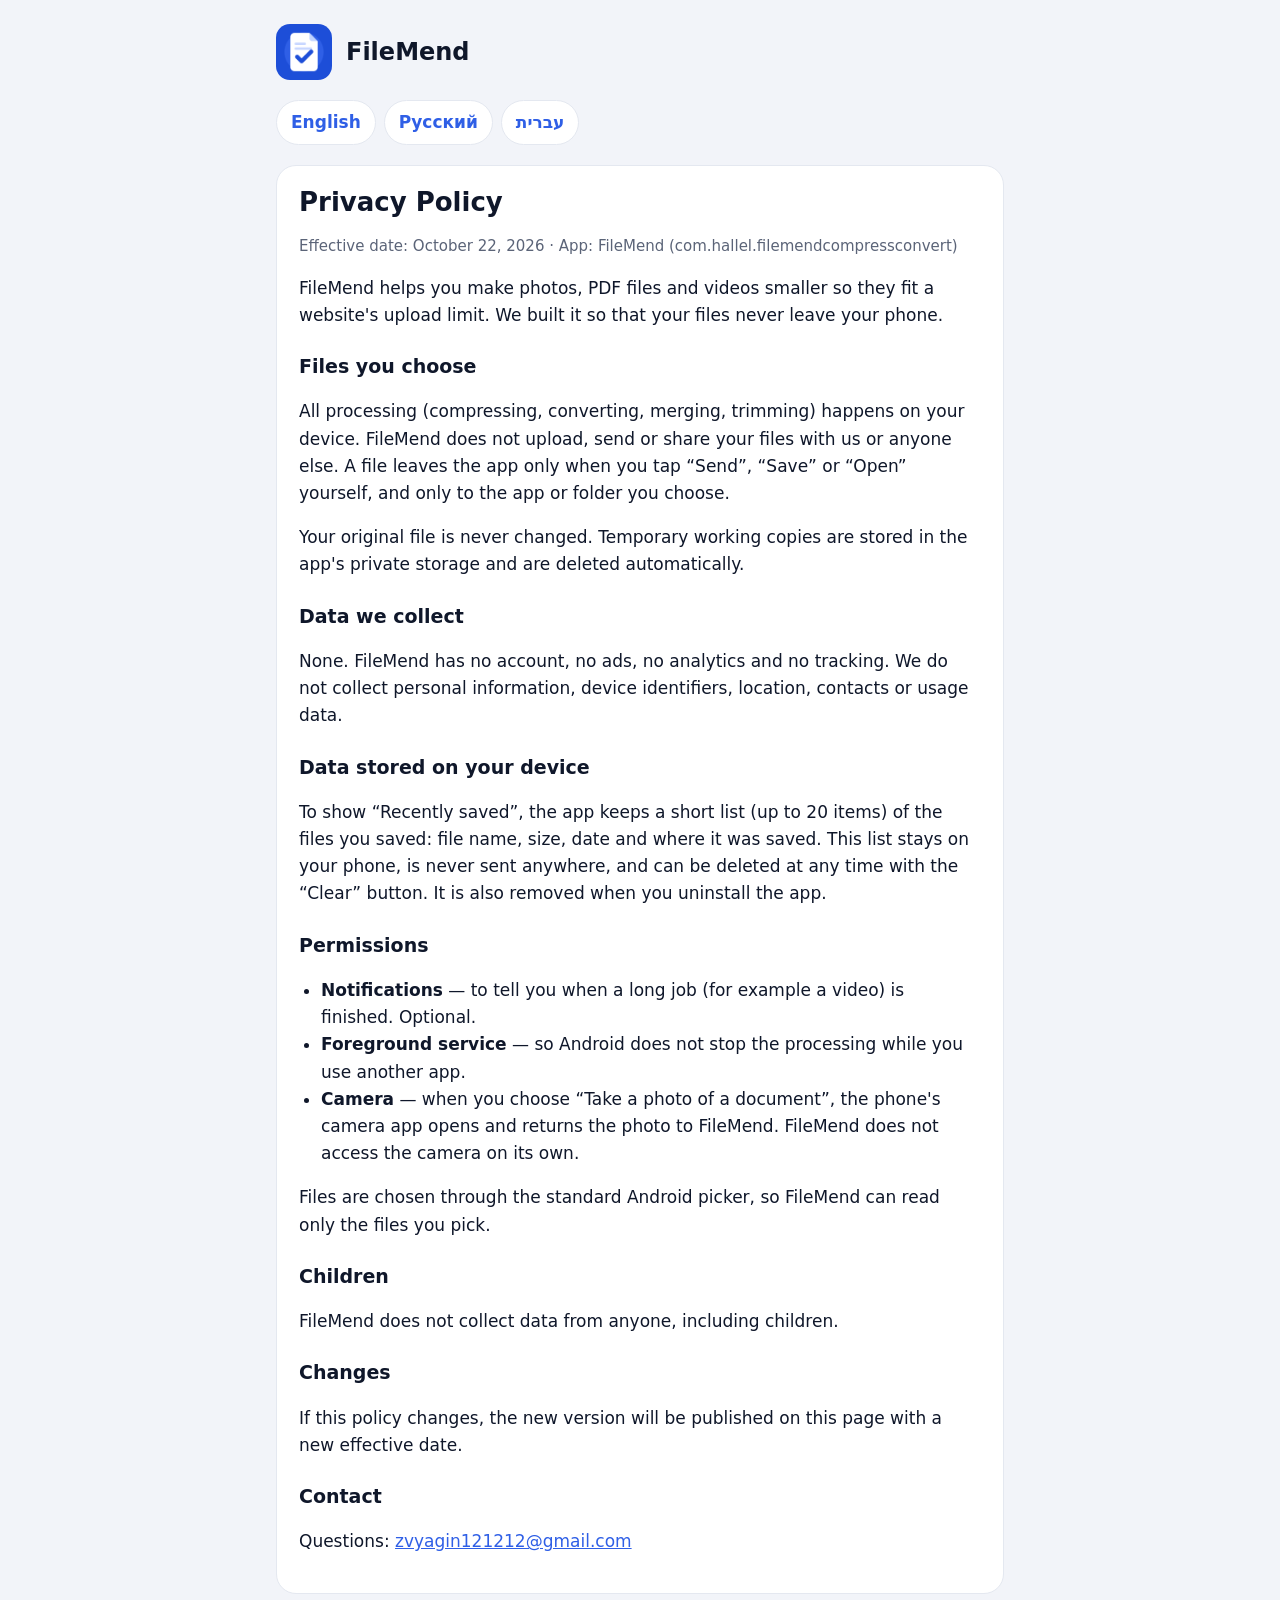
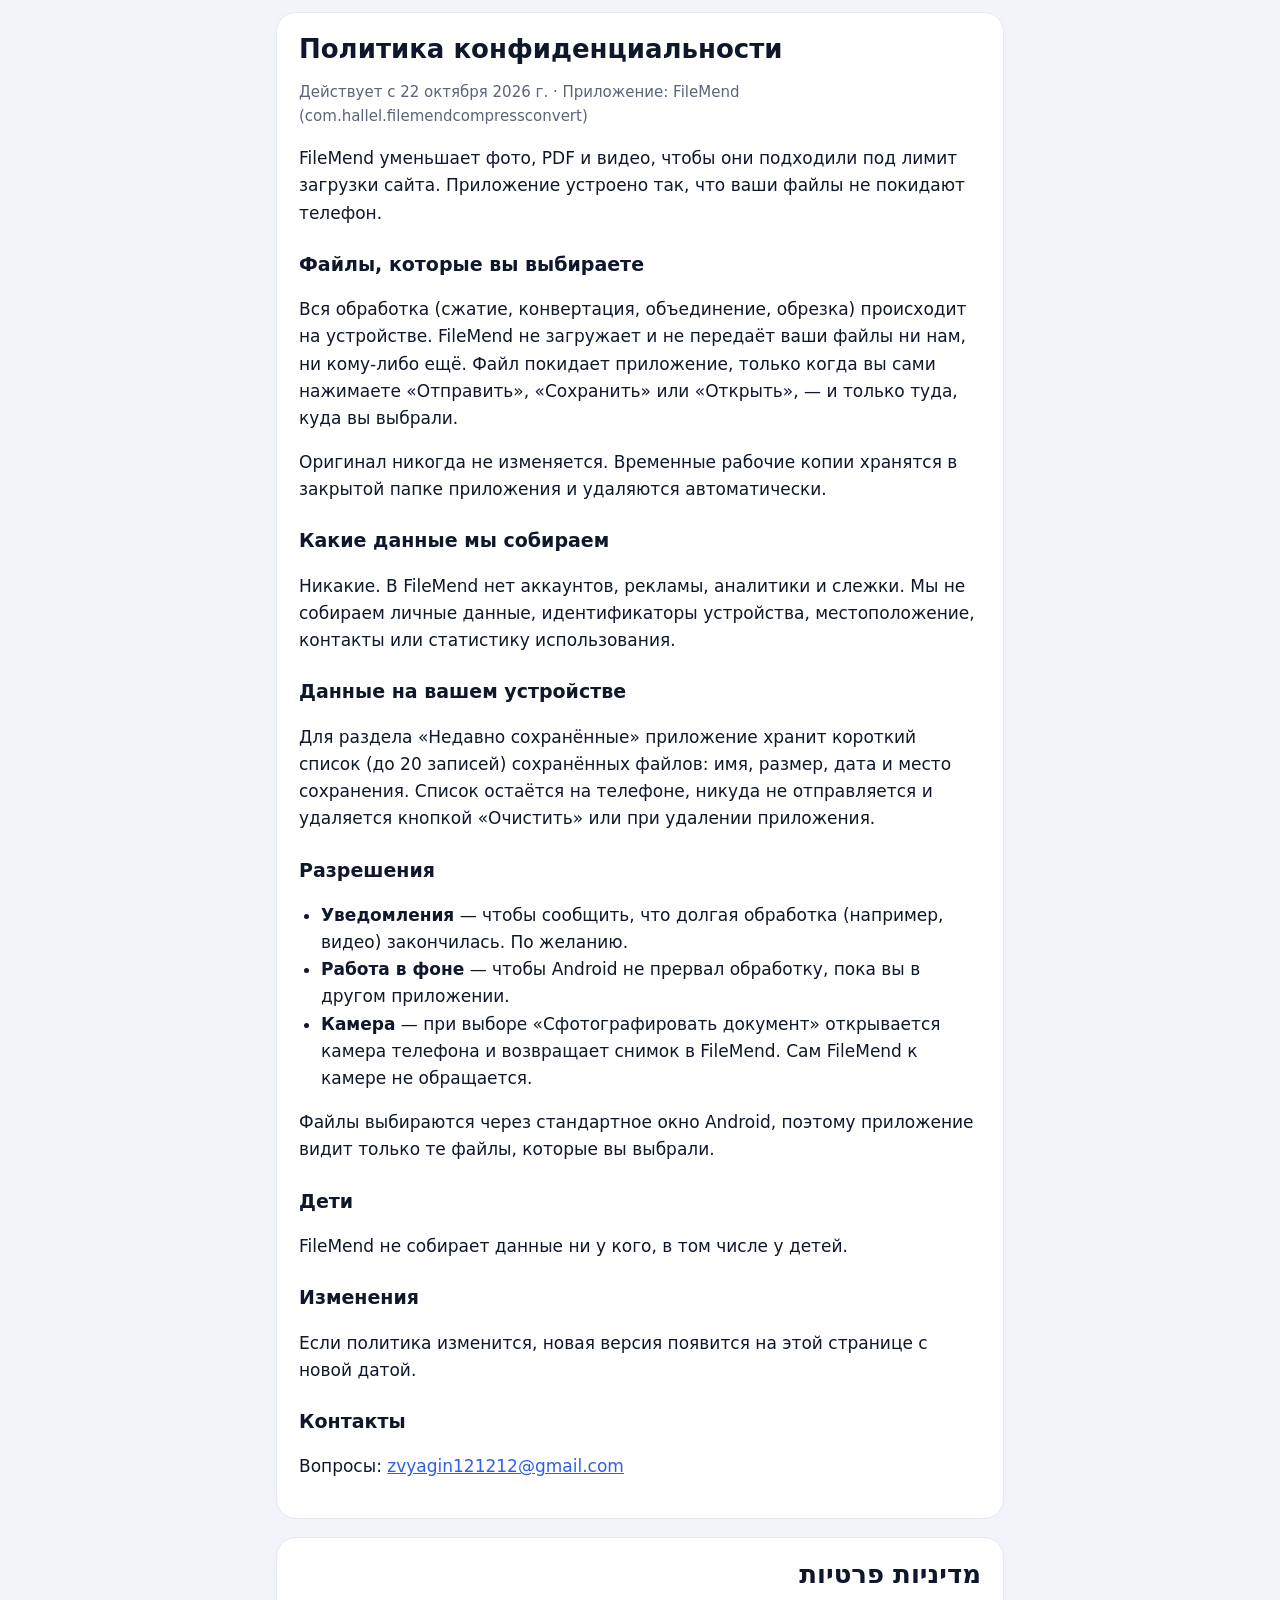
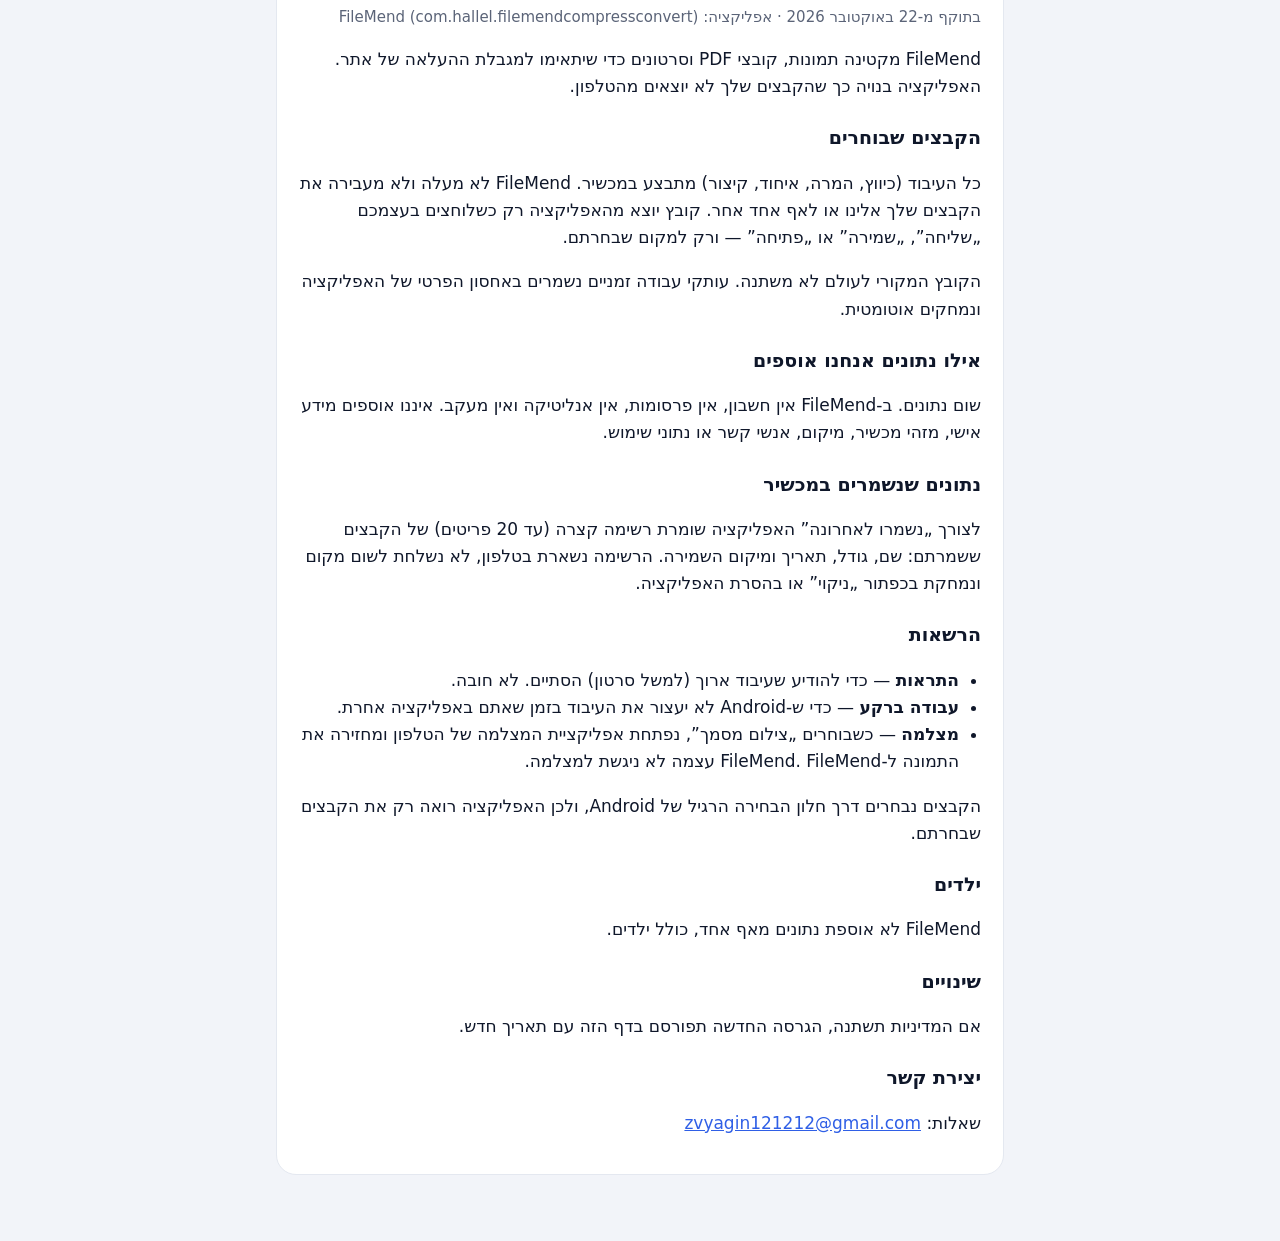
==== privacy.html @ 3bc4b86b "Add files via upload" ====
<!doctype html>
<html lang="en">
<head>
<meta charset="utf-8">
<meta name="viewport" content="width=device-width, initial-scale=1">
<title>FileMend — Privacy Policy</title>
<link rel="icon" href="icon.png">
<link rel="stylesheet" href="style.css">
</head>
<body>
<div class="wrap">
<header><img src="icon.png" alt=""><b>FileMend</b></header>
<nav><a href="#en">English</a><a href="#ru">Русский</a><a href="#he">עברית</a></nav>

<section id="en">
<h1>Privacy Policy</h1>
<p class="muted">Effective date: October 22, 2026 · App: FileMend (com.hallel.filemendcompressconvert)</p>
<p>FileMend helps you make photos, PDF files and videos smaller so they fit a website's upload limit. We built it so that your files never leave your phone.</p>
<h2>Files you choose</h2>
<p>All processing (compressing, converting, merging, trimming) happens on your device. FileMend does not upload, send or share your files with us or anyone else. A file leaves the app only when you tap “Send”, “Save” or “Open” yourself, and only to the app or folder you choose.</p>
<p>Your original file is never changed. Temporary working copies are stored in the app's private storage and are deleted automatically.</p>
<h2>Data we collect</h2>
<p>None. FileMend has no account, no ads, no analytics and no tracking. We do not collect personal information, device identifiers, location, contacts or usage data.</p>
<h2>Data stored on your device</h2>
<p>To show “Recently saved”, the app keeps a short list (up to 20 items) of the files you saved: file name, size, date and where it was saved. This list stays on your phone, is never sent anywhere, and can be deleted at any time with the “Clear” button. It is also removed when you uninstall the app.</p>
<h2>Permissions</h2>
<ul>
<li><b>Notifications</b> — to tell you when a long job (for example a video) is finished. Optional.</li>
<li><b>Foreground service</b> — so Android does not stop the processing while you use another app.</li>
<li><b>Camera</b> — when you choose “Take a photo of a document”, the phone's camera app opens and returns the photo to FileMend. FileMend does not access the camera on its own.</li>
</ul>
<p>Files are chosen through the standard Android picker, so FileMend can read only the files you pick.</p>
<h2>Children</h2>
<p>FileMend does not collect data from anyone, including children.</p>
<h2>Changes</h2>
<p>If this policy changes, the new version will be published on this page with a new effective date.</p>
<h2>Contact</h2>
<p>Questions: <a href="mailto:zvyagin121212@gmail.com">zvyagin121212@gmail.com</a></p>
</section>

<section id="ru" lang="ru">
<h1>Политика конфиденциальности</h1>
<p class="muted">Действует с 22 октября 2026 г. · Приложение: FileMend (com.hallel.filemendcompressconvert)</p>
<p>FileMend уменьшает фото, PDF и видео, чтобы они подходили под лимит загрузки сайта. Приложение устроено так, что ваши файлы не покидают телефон.</p>
<h2>Файлы, которые вы выбираете</h2>
<p>Вся обработка (сжатие, конвертация, объединение, обрезка) происходит на устройстве. FileMend не загружает и не передаёт ваши файлы ни нам, ни кому-либо ещё. Файл покидает приложение, только когда вы сами нажимаете «Отправить», «Сохранить» или «Открыть», — и только туда, куда вы выбрали.</p>
<p>Оригинал никогда не изменяется. Временные рабочие копии хранятся в закрытой папке приложения и удаляются автоматически.</p>
<h2>Какие данные мы собираем</h2>
<p>Никакие. В FileMend нет аккаунтов, рекламы, аналитики и слежки. Мы не собираем личные данные, идентификаторы устройства, местоположение, контакты или статистику использования.</p>
<h2>Данные на вашем устройстве</h2>
<p>Для раздела «Недавно сохранённые» приложение хранит короткий список (до 20 записей) сохранённых файлов: имя, размер, дата и место сохранения. Список остаётся на телефоне, никуда не отправляется и удаляется кнопкой «Очистить» или при удалении приложения.</p>
<h2>Разрешения</h2>
<ul>
<li><b>Уведомления</b> — чтобы сообщить, что долгая обработка (например, видео) закончилась. По желанию.</li>
<li><b>Работа в фоне</b> — чтобы Android не прервал обработку, пока вы в другом приложении.</li>
<li><b>Камера</b> — при выборе «Сфотографировать документ» открывается камера телефона и возвращает снимок в FileMend. Сам FileMend к камере не обращается.</li>
</ul>
<p>Файлы выбираются через стандартное окно Android, поэтому приложение видит только те файлы, которые вы выбрали.</p>
<h2>Дети</h2>
<p>FileMend не собирает данные ни у кого, в том числе у детей.</p>
<h2>Изменения</h2>
<p>Если политика изменится, новая версия появится на этой странице с новой датой.</p>
<h2>Контакты</h2>
<p>Вопросы: <a href="mailto:zvyagin121212@gmail.com">zvyagin121212@gmail.com</a></p>
</section>

<section id="he" lang="he" dir="rtl">
<h1>מדיניות פרטיות</h1>
<p class="muted">בתוקף מ-22 באוקטובר 2026 · אפליקציה: FileMend (com.hallel.filemendcompressconvert)</p>
<p>FileMend מקטינה תמונות, קובצי PDF וסרטונים כדי שיתאימו למגבלת ההעלאה של אתר. האפליקציה בנויה כך שהקבצים שלך לא יוצאים מהטלפון.</p>
<h2>הקבצים שבוחרים</h2>
<p>כל העיבוד (כיווץ, המרה, איחוד, קיצור) מתבצע במכשיר. FileMend לא מעלה ולא מעבירה את הקבצים שלך אלינו או לאף אחד אחר. קובץ יוצא מהאפליקציה רק כשלוחצים בעצמכם „שליחה”, „שמירה” או „פתיחה” — ורק למקום שבחרתם.</p>
<p>הקובץ המקורי לעולם לא משתנה. עותקי עבודה זמניים נשמרים באחסון הפרטי של האפליקציה ונמחקים אוטומטית.</p>
<h2>אילו נתונים אנחנו אוספים</h2>
<p>שום נתונים. ב-FileMend אין חשבון, אין פרסומות, אין אנליטיקה ואין מעקב. איננו אוספים מידע אישי, מזהי מכשיר, מיקום, אנשי קשר או נתוני שימוש.</p>
<h2>נתונים שנשמרים במכשיר</h2>
<p>לצורך „נשמרו לאחרונה” האפליקציה שומרת רשימה קצרה (עד 20 פריטים) של הקבצים ששמרתם: שם, גודל, תאריך ומיקום השמירה. הרשימה נשארת בטלפון, לא נשלחת לשום מקום ונמחקת בכפתור „ניקוי” או בהסרת האפליקציה.</p>
<h2>הרשאות</h2>
<ul>
<li><b>התראות</b> — כדי להודיע שעיבוד ארוך (למשל סרטון) הסתיים. לא חובה.</li>
<li><b>עבודה ברקע</b> — כדי ש-Android לא יעצור את העיבוד בזמן שאתם באפליקציה אחרת.</li>
<li><b>מצלמה</b> — כשבוחרים „צילום מסמך”, נפתחת אפליקציית המצלמה של הטלפון ומחזירה את התמונה ל-FileMend. FileMend עצמה לא ניגשת למצלמה.</li>
</ul>
<p>הקבצים נבחרים דרך חלון הבחירה הרגיל של Android, ולכן האפליקציה רואה רק את הקבצים שבחרתם.</p>
<h2>ילדים</h2>
<p>FileMend לא אוספת נתונים מאף אחד, כולל ילדים.</p>
<h2>שינויים</h2>
<p>אם המדיניות תשתנה, הגרסה החדשה תפורסם בדף הזה עם תאריך חדש.</p>
<h2>יצירת קשר</h2>
<p>שאלות: <a href="mailto:zvyagin121212@gmail.com">zvyagin121212@gmail.com</a></p>
</section>
</div>
</body>
</html>
---- style.css ----
:root{--bg:#F2F4F9;--card:#fff;--text:#0F172A;--muted:#5B6478;--pri:#2F5FE6;--line:#E4E8F0}
@media (prefers-color-scheme:dark){:root{--bg:#0B1220;--card:#151D2E;--text:#EEF2FA;--muted:#A9B4C8;--pri:#8FB0FF;--line:#263049}}
*{box-sizing:border-box}
body{margin:0;background:var(--bg);color:var(--text);font:17px/1.6 system-ui,-apple-system,"Segoe UI",Roboto,Arial,sans-serif}
.wrap{max-width:760px;margin:0 auto;padding:24px 16px 48px}
header{display:flex;align-items:center;gap:14px;margin-bottom:20px}
header img{width:56px;height:56px;border-radius:14px}
header b{font-size:24px}
nav{display:flex;gap:8px;flex-wrap:wrap;margin:0 0 20px}
nav a{padding:8px 14px;border-radius:999px;background:var(--card);color:var(--pri);text-decoration:none;font-weight:600;border:1px solid var(--line)}
section{background:var(--card);border-radius:20px;padding:20px 22px;margin-bottom:18px;border:1px solid var(--line)}
h1{font-size:26px;line-height:1.25;margin:0 0 6px}
h2{font-size:19px;margin:22px 0 6px}
p,li{color:var(--text)} .muted{color:var(--muted);font-size:15px}
a{color:var(--pri)}
ul{padding-inline-start:22px}
.hero{background:linear-gradient(135deg,#2F5FE6,#6A47E0);color:#fff;border:0}
.hero p{color:#fff;opacity:.92}
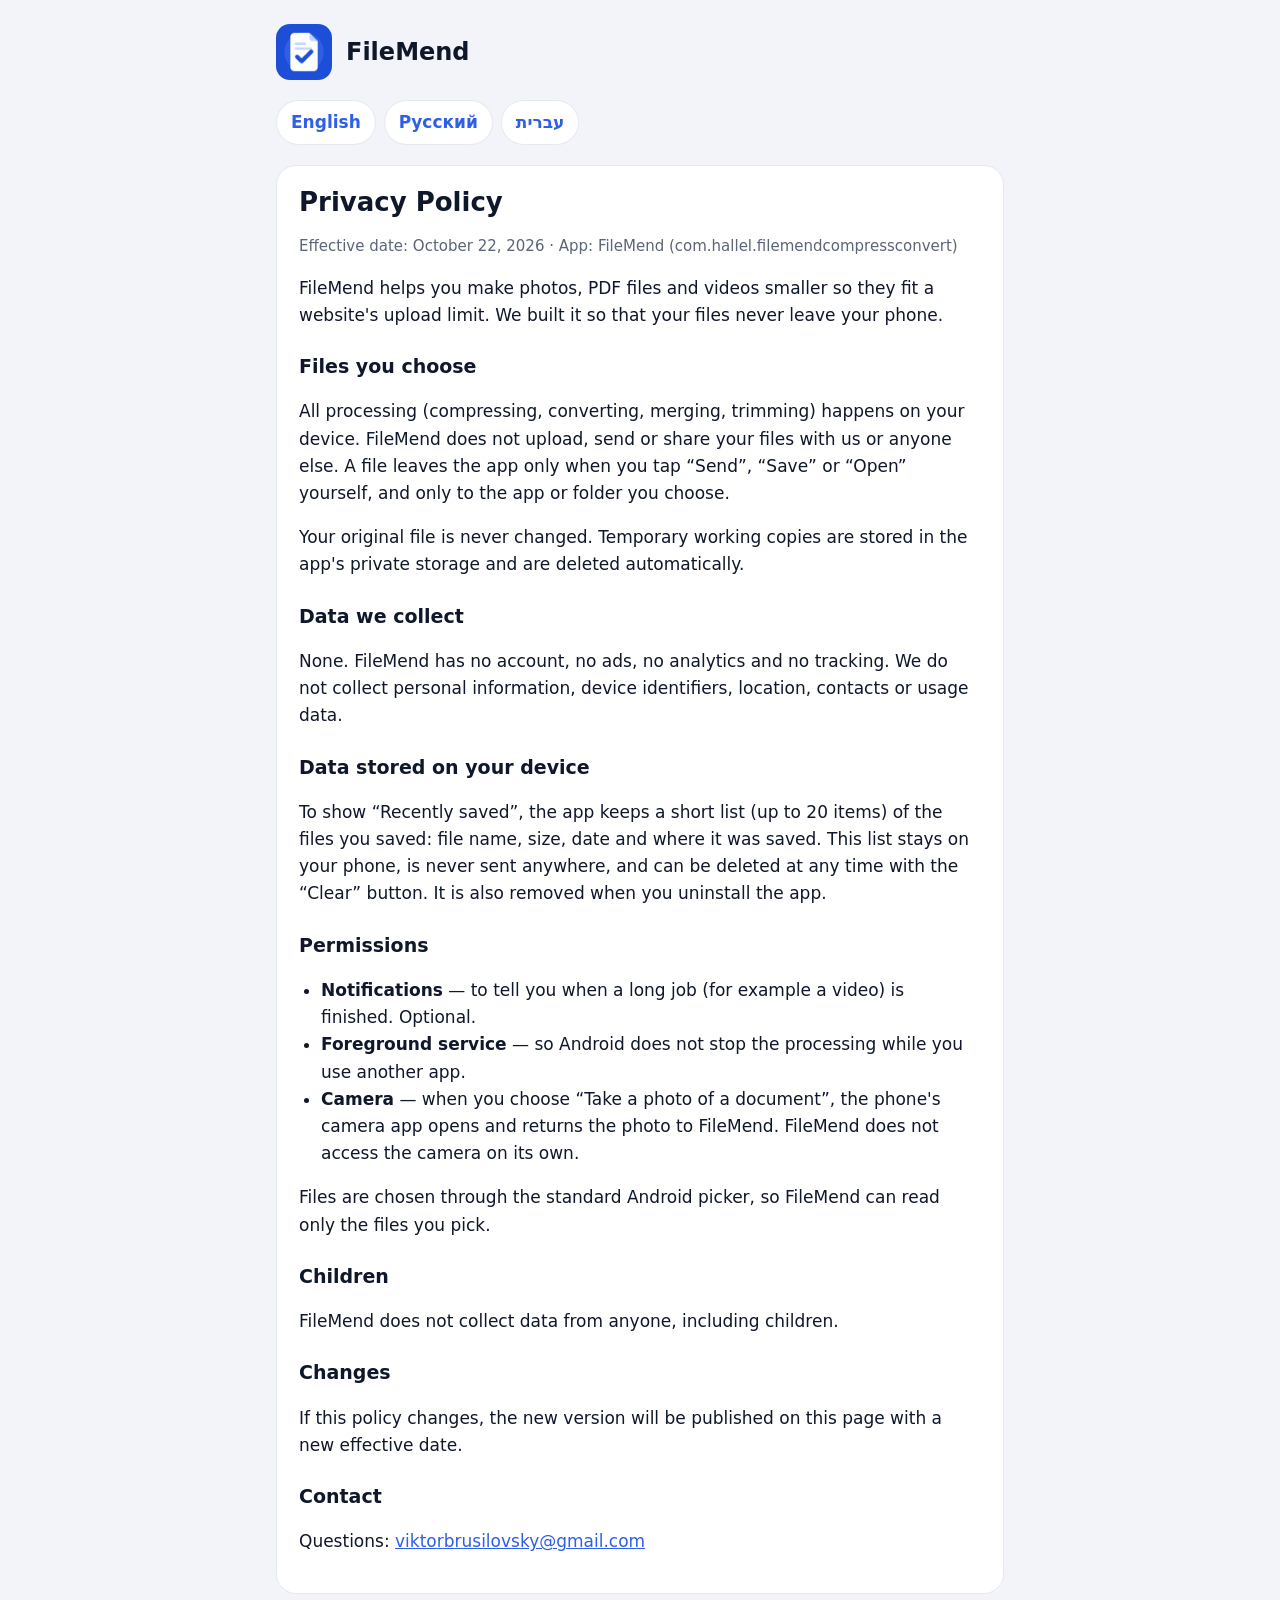
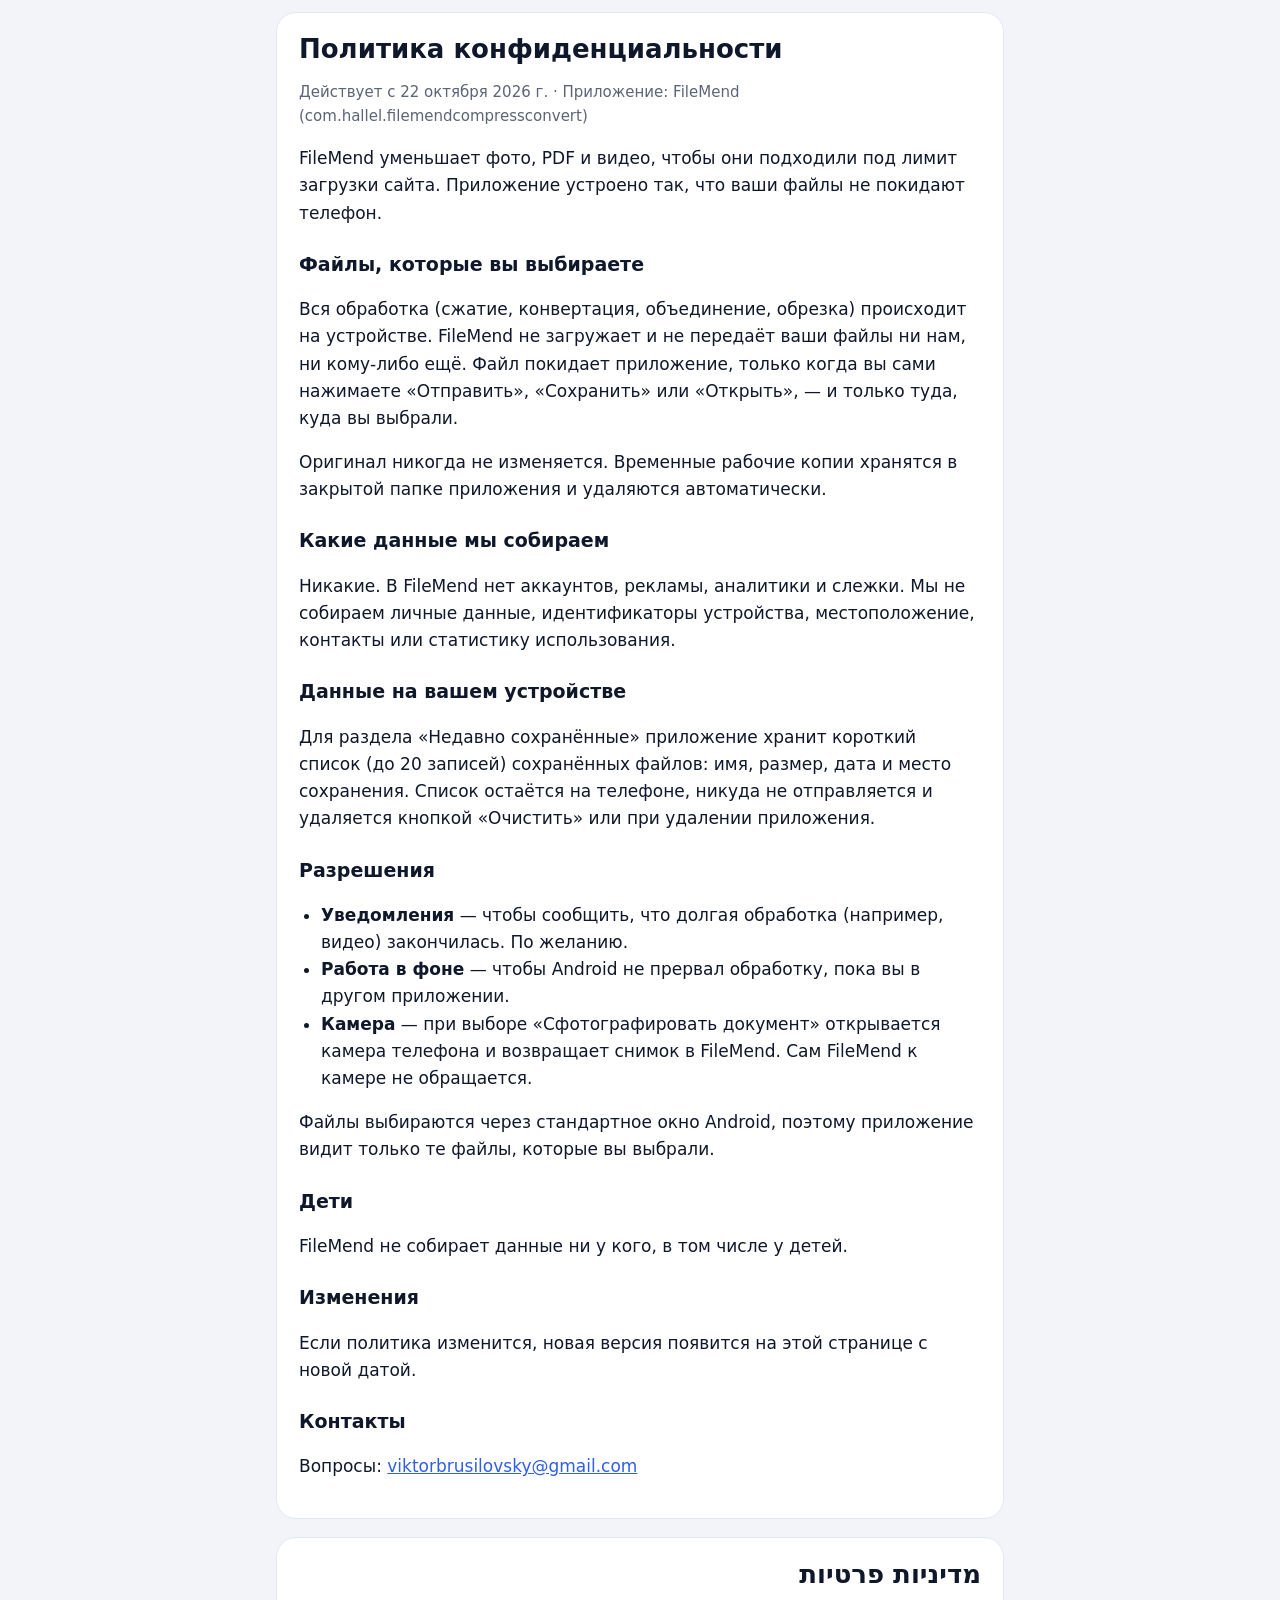
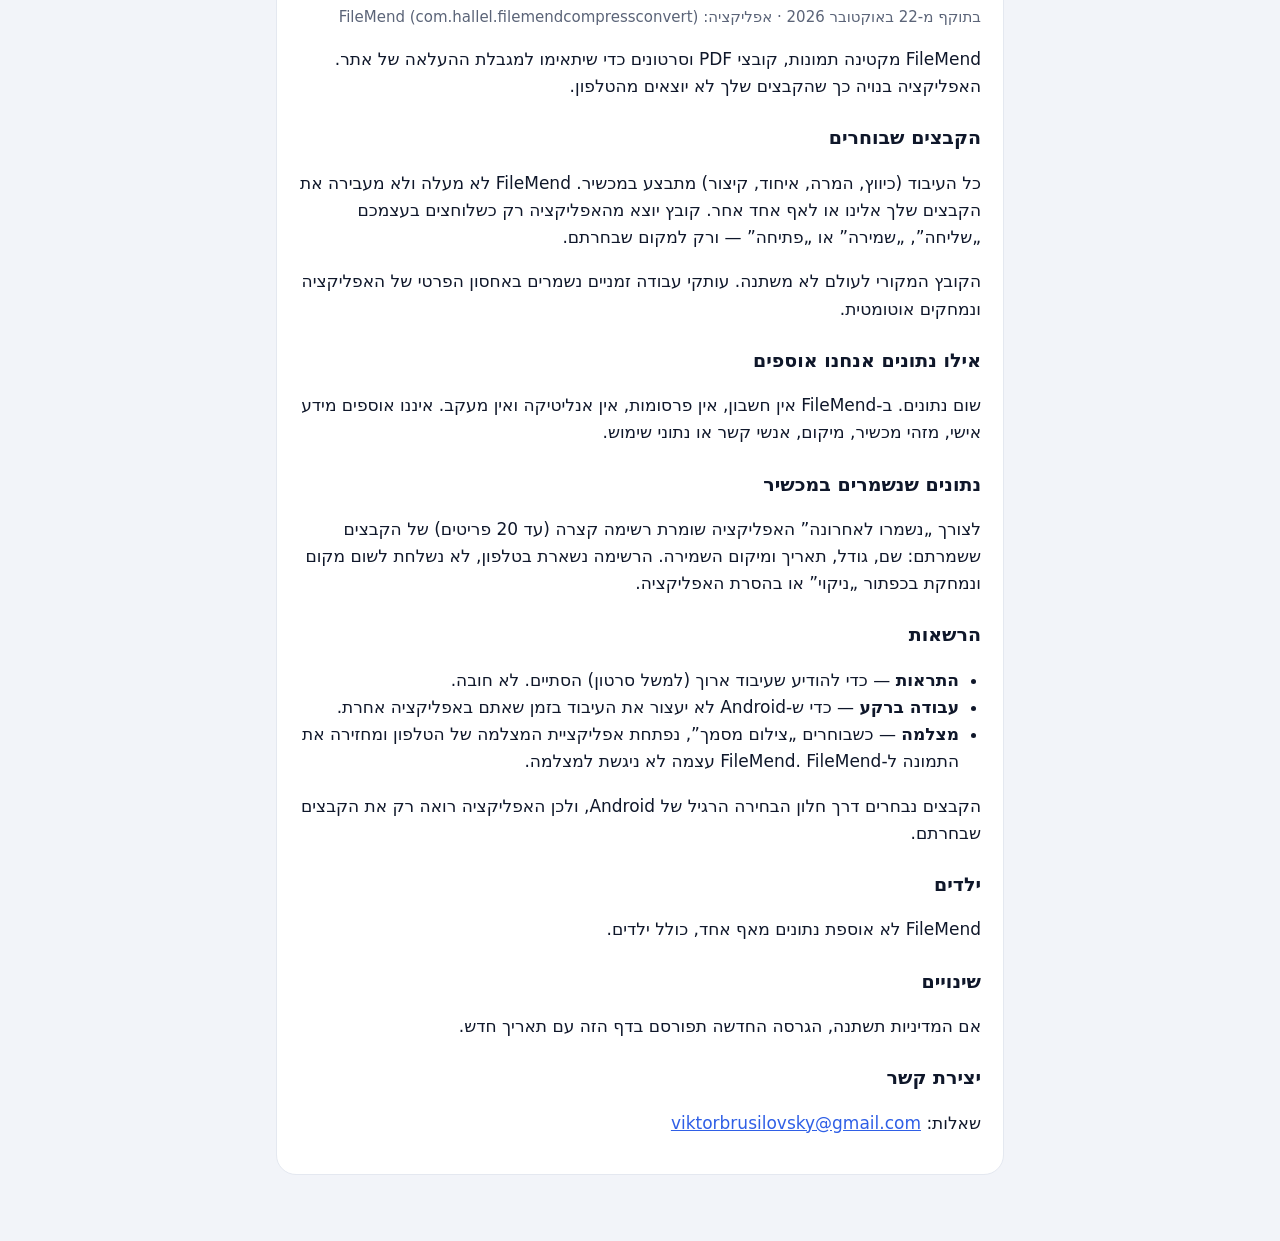
==== commit 846fa25d: "Update privacy.html" ====
--- a/privacy.html
+++ b/privacy.html
@@ -35,7 +35,9 @@
 <h2>Changes</h2>
 <p>If this policy changes, the new version will be published on this page with a new effective date.</p>
 <h2>Contact</h2>
-<p>Questions: <a href="mailto:zvyagin121212@gmail.com">zvyagin121212@gmail.com</a></p>
+<p>Questions: <a href="mailto:viktorbrusilovsky@gmail.com
+">viktorbrusilovsky@gmail.com
+</a></p>
 </section>
 
 <section id="ru" lang="ru">
@@ -61,7 +63,10 @@
 <h2>Изменения</h2>
 <p>Если политика изменится, новая версия появится на этой странице с новой датой.</p>
 <h2>Контакты</h2>
-<p>Вопросы: <a href="mailto:zvyagin121212@gmail.com">zvyagin121212@gmail.com</a></p>
+<p>Вопросы: <a href="mailto:viktorbrusilovsky@gmail.com
+
+">viktorbrusilovsky@gmail.com
+</a></p>
 </section>
 
 <section id="he" lang="he" dir="rtl">
@@ -87,7 +92,9 @@
 <h2>שינויים</h2>
 <p>אם המדיניות תשתנה, הגרסה החדשה תפורסם בדף הזה עם תאריך חדש.</p>
 <h2>יצירת קשר</h2>
-<p>שאלות: <a href="mailto:zvyagin121212@gmail.com">zvyagin121212@gmail.com</a></p>
+<p>שאלות: <a href="mailto:viktorbrusilovsky@gmail.com
+">viktorbrusilovsky@gmail.com
+</a></p>
 </section>
 </div>
 </body>
